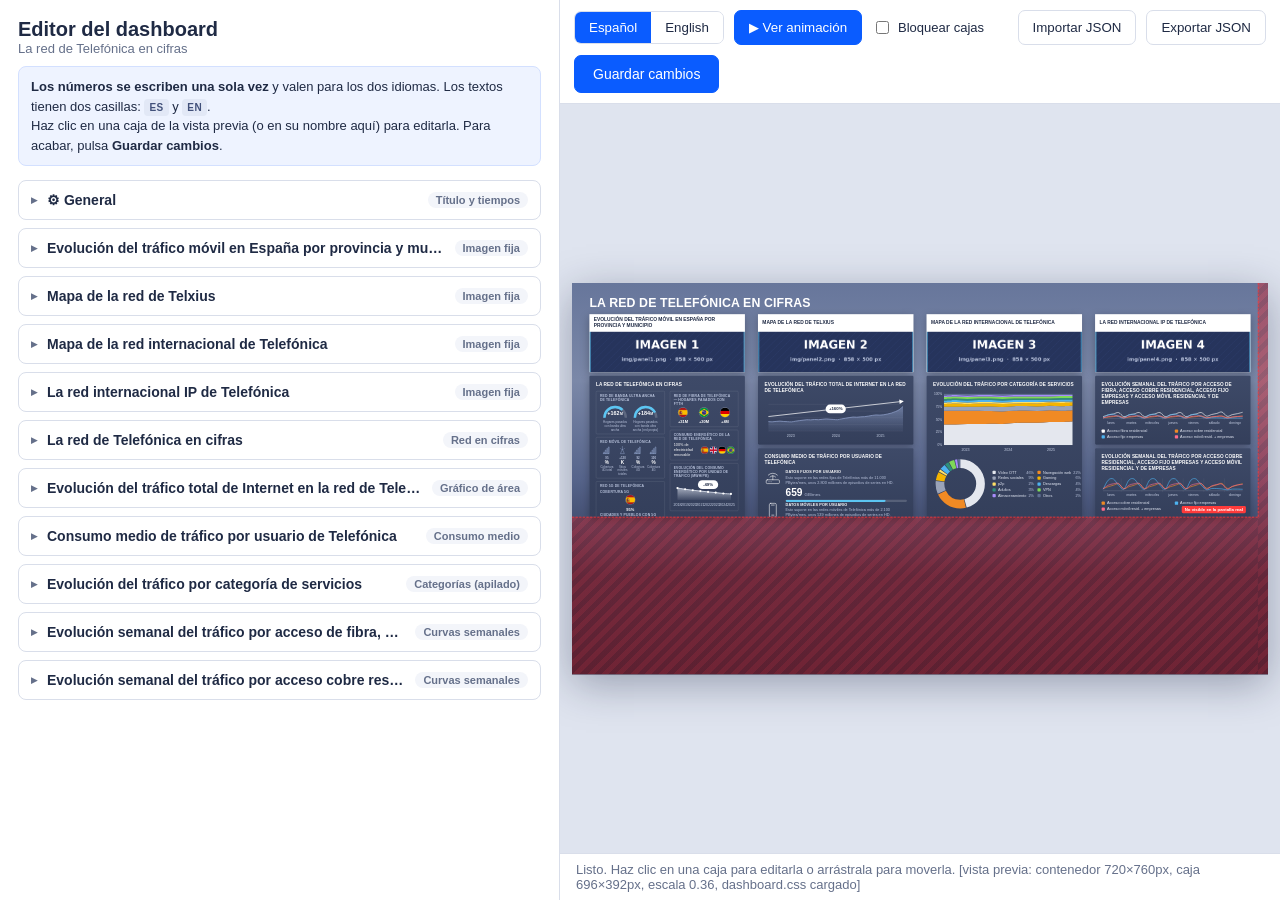
==== editor.html @ f9af64e0 "Dashboard La Red de Telefónica en cifras + CMS (export con HANDOFF.md) Co-Authored-By: Claude Sonnet" ====
<!DOCTYPE html>
<html lang="es">
<head>
<meta charset="utf-8">
<title>Editor del dashboard</title>
<meta name="viewport" content="width=device-width,initial-scale=1">
<link rel="stylesheet" href="css/dashboard.css">
<link rel="stylesheet" href="css/editor.css">
</head>
<body>
<div id="e-app">

  <aside id="e-side">
    <div class="e-brand"><b>Editor del dashboard</b><span>La red de Telefónica en cifras</span></div>
    <p class="e-intro">
      <b>Los números se escriben una sola vez</b> y valen para los dos idiomas.
      Los textos tienen dos casillas: <span class="e-tag">ES</span> y <span class="e-tag">EN</span>.<br>
      Haz clic en una caja de la vista previa (o en su nombre aquí) para editarla. Para acabar, pulsa <b>Guardar cambios</b>.
    </p>
    <div id="e-form"></div>
  </aside>

  <main id="e-main">
    <div class="e-tools">
      <div class="e-seg" role="group" aria-label="Idioma de la vista previa">
        <button data-l="es" class="on">Español</button><button data-l="en">English</button>
      </div>
      <button class="e-btn" id="e-play">▶ Ver animación</button>
      <label class="e-lock"><input type="checkbox" id="e-lock"> Bloquear cajas</label>
      <span class="e-grow"></span>
      <button class="e-btn ghost" id="e-import">Importar JSON</button>
      <button class="e-btn ghost" id="e-export">Exportar JSON</button>
      <button class="e-btn primary" id="e-save">Guardar cambios</button>
    </div>
    <div id="e-pv"><div id="e-pvwrap"><div id="stage" class="stage"></div></div></div>
    <div id="e-status" role="status"></div>
  </main>
</div>

<dialog id="e-dlg">
  <h3>Guardar en la carpeta del dashboard</h3>
  <p>Se abrirá una ventana para que elijas la carpeta <b>dashboard-telefonica</b> (la que contiene <i>editor.html</i> e <i>index.html</i>).</p>
  <p>Selecciónala y pulsa <b>Seleccionar carpeta</b>; luego confirma con <b>Permitir cambios</b>. Se recordará mientras tengas esta pestaña abierta; si cierras y vuelves a abrir el editor, te la volverá a pedir (así nunca se guarda por error en una carpeta antigua).</p>
  <div class="e-dlg-btns"><button class="e-btn ghost" id="e-dlg-cancel">Cancelar</button><button class="e-btn primary" id="e-dlg-ok">Elegir carpeta</button></div>
</dialog>

<input type="file" id="e-file-json" accept=".json,.js" hidden>
<input type="file" id="e-file-img" accept="image/*" hidden>

<script src="data/flags.js"></script>
<script src="data/datos.js"></script>
<script src="js/dashboard.js"></script>
<script src="js/editor.js"></script>
</body>
</html>
---- css/dashboard.css ----
/* Estilos del dashboard. Compartido por index.html y editor.html */
:root{
  --mut:#b9c3dc; --accent:#5bc5f2;
  --font:"Telefonica Sans","Segoe UI",Roboto,Helvetica,Arial,sans-serif;
  --tt-size:13.5px;      /* tamaño de los títulos de las 4 cajas superiores, configurable desde el CMS */
  --card-title-size:13px; /* tamaño de los títulos de las tarjetas de datos, configurable desde el CMS */
}
.stage,.stage *{box-sizing:border-box}
.stage{
  position:relative;width:1920px;height:1080px;overflow:hidden;flex:none;
  font-family:var(--font);color:#fff;
  /* el degradado real se aplica inline desde JS a partir de meta.bg (editable en el CMS); esto es solo el valor por defecto */
  background:linear-gradient(180deg,#67769b 0,#7b88a8 100px,#56648b 320px,#2c3653 600px,#232c46 100%);
}
.stage svg{display:block;overflow:visible}
.stage svg text{fill:#c6cfe4;font-size:10px;font-family:var(--font)}

/* ---------- cabecera ---------- */
.stage header{position:absolute;left:48px;right:48px;top:0;height:100px;display:flex;align-items:center;justify-content:flex-end}
.stage h1.dash-title{position:absolute;margin:0;font-weight:700;letter-spacing:.01em;white-space:nowrap;left:48px;top:36px;font-size:34px}
.ctl{display:flex;gap:4px;background:#fff;border-radius:6px;padding:6px;transition:opacity .5s}
body.idle .ctl{opacity:0}
.ctl button{font:600 15px var(--font);border:0;background:transparent;color:#3a4566;padding:8px 14px;border-radius:4px;cursor:pointer}
.ctl button:hover{background:#eef1f8}
.ctl button.on{background:#0a5cff;color:#fff}
.ctl button:focus-visible{outline:2px solid #0a5cff;outline-offset:1px}

/* ---------- cajas (posición absoluta, editable desde el CMS) ---------- */
.box{position:absolute}
.seq{opacity:0;transform:translateY(18px);transition:opacity .7s ease,transform .7s ease}
.seq.on{opacity:1;transform:none}

/* imagen fija en marco */
.tp{height:100%;background:#fff;box-shadow:0 8px 24px rgba(0,0,0,.28);display:flex;flex-direction:column;min-height:0}
.tt{color:#1f2a44;font-size:var(--tt-size);font-weight:700;text-transform:uppercase;padding:8px 12px;min-height:48px;display:flex;align-items:center;line-height:1.2;flex:none}
.frame{position:relative;flex:1;min-height:0;background:#dfe4ef;overflow:hidden}
.frame img{width:100%;height:100%;object-fit:cover;display:block}
.frame .ph{display:none;position:absolute;inset:0;align-items:center;justify-content:center;text-align:center;padding:16px;
  color:#5a668a;font-size:13px;background:repeating-linear-gradient(135deg,#e6eaf3 0 14px,#dde2ee 14px 28px)}
.frame.missing img{display:none}
.frame.missing .ph{display:flex}

/* tarjetas de datos */
.card{height:100%;background:linear-gradient(180deg,#3e4a68,#343f5b);border-radius:3px;padding:16px 18px;display:flex;flex-direction:column;min-height:0;overflow:hidden;
  box-shadow:0 8px 24px rgba(0,0,0,.28)}
.card h3{margin:0 0 10px;font-size:var(--card-title-size);letter-spacing:.02em;text-transform:uppercase;line-height:1.25;font-weight:700;flex:none}
.card .body{flex:1;min-height:0;display:flex;flex-direction:column}
.host{position:relative;flex:1 1 0;min-height:0}
.stage .host>svg{position:absolute;left:0;top:0;width:100%;height:100%}

/* animaciones de gráficos (se activan con .on en la caja) */
.rv{width:0;transition:width 1.8s cubic-bezier(.4,0,.2,1) .3s}
.on .rv{width:var(--w)}
.draw{stroke-dasharray:1;stroke-dashoffset:1;transition:stroke-dashoffset 1.8s cubic-bezier(.4,0,.2,1) var(--d,.3s)}
.on .draw{stroke-dashoffset:0}
.fadein{opacity:0;transition:opacity .6s ease 1.7s}
.on .fadein{opacity:1}
.arc{stroke-dasharray:0 100;transition:stroke-dasharray 1.6s cubic-bezier(.4,0,.2,1) .4s}
.on .arc{stroke-dasharray:var(--a) var(--b)}
.bar{height:6px;background:rgba(255,255,255,.16);border-radius:3px;overflow:hidden}
.bar i{display:block;height:100%;width:0;background:var(--accent);border-radius:3px;transition:width 1.6s cubic-bezier(.4,0,.2,1) .4s}
.on .bar i{width:var(--w)}

/* vista estática (editor): sin animaciones */
.static *,.static{transition:none !important}

/* red en cifras: 2 columnas (izquierda: banda ancha/móvil/5G — derecha: fibra/energía/evolución) */
.blocks2{display:grid;grid-template-columns:1fr 1fr;gap:0 14px;flex:1;min-height:0}
.bcol{display:flex;flex-direction:column;gap:8px;min-height:0}
.blk{border:1px solid rgba(255,255,255,.2);border-radius:3px;padding:7px 10px}
.blk.grow{flex:1 1 0;min-height:60px;display:flex;flex-direction:column}
.blk h4{margin:0 0 5px;font-size:9.5px;letter-spacing:.04em;text-transform:uppercase;color:var(--mut);font-weight:700}

/* medidores (banda ultra ancha) */
.gauges{display:flex;justify-content:space-around}
.g{width:47%;text-align:center;position:relative}
.g svg{width:74px;height:auto;margin:0 auto}
.g .gv{position:absolute;left:0;right:0;top:19px;font-size:15px;font-weight:700;line-height:1}
.g .gv small{font-size:9.5px;font-weight:600;margin-left:1px}
.g p{margin:2px 0 0;font-size:8.5px;color:var(--mut);line-height:1.2}

/* red móvil: iconos con valor y etiqueta corta */
.icons{display:flex;justify-content:space-between;gap:4px}
.ic1{text-align:center;flex:1;min-width:0}
.ic1 svg{width:26px;height:26px;stroke:#bcd0ff;fill:none;stroke-width:1.6;stroke-linecap:round;stroke-linejoin:round;margin:0 auto 3px}
.ic1 .ic-img{width:26px;height:26px;margin:0 auto 3px}
.ic1 b{display:block;font-size:13px;font-weight:700;line-height:1.1}
.ic1 span{display:block;font-size:8px;color:var(--mut);line-height:1.2;margin-top:1px}

/* banderas con valor/porcentaje debajo: usado en cobertura 5G y fibra por país */
.chips{display:flex;justify-content:space-between;gap:6px}
.chip{text-align:center;flex:1;min-width:0}
.chip .flag{width:26px;height:26px;margin:0 auto}
.chip b{display:block;font-size:11px;font-weight:700;margin-top:3px;white-space:nowrap}

.code{background:rgba(255,255,255,.16);border-radius:3px;text-align:center;font-size:10px;font-weight:700;padding:2px 0}
.flag{position:relative;display:inline-flex;width:28px;height:28px;border-radius:50%;overflow:hidden;flex:none;box-shadow:0 0 0 1px rgba(255,255,255,.3);align-items:center;justify-content:center;background:rgba(255,255,255,.16)}
.flag img{width:100%;height:100%;object-fit:cover;display:block}
.flag b{display:none;font-size:10px;font-weight:700}
.flag.noimg{box-shadow:none}
.flag.noimg img{display:none}
.flag.noimg b{display:block}
.note{display:flex;align-items:center;justify-content:space-between;gap:10px;font-size:10.5px;line-height:1.3}
.codes{display:flex;gap:4px;flex:none}
.codes .flag{width:20px;height:20px}
.codes .flag b{font-size:8px}

/* consumo medio */
.card .body.center{justify-content:space-around}
.srow{display:grid;grid-template-columns:46px 1fr;gap:12px;align-items:start}
.srow .ic svg{width:46px;height:46px;stroke:#fff;fill:none;stroke-width:1.6;stroke-linecap:round;stroke-linejoin:round}
.srow .ic .ic-img{width:46px;height:46px}
.ic-img{position:relative;display:inline-block;border-radius:50%;overflow:hidden;background:rgba(255,255,255,.16);box-shadow:0 0 0 1px rgba(255,255,255,.25)}
.ic-img img{width:100%;height:100%;object-fit:cover;display:block}
.ic-img.noimg img{display:none}
.ic-img.noimg::after{content:"";position:absolute;inset:0;background:repeating-linear-gradient(135deg,rgba(255,255,255,.14) 0 6px,rgba(255,255,255,.06) 6px 12px)}
.srow h5{margin:0;font-size:10.5px;letter-spacing:.03em;text-transform:uppercase}
.srow p{margin:3px 0 7px;font-size:10.5px;color:var(--mut);line-height:1.35}
.sv{display:flex;align-items:baseline;gap:6px;margin-bottom:5px}
.sv b{font-size:28px;line-height:1}
.sv small{font-size:12px;color:var(--mut)}

/* categorías y semanales */
.legend{display:grid;grid-template-columns:1fr 1fr;gap:4px 10px;font-size:10.5px;color:#e6ebf7}
.legend div{display:flex;align-items:center;gap:6px;white-space:nowrap}
.legend i{width:9px;height:9px;border-radius:2px;flex:none}
.legend em{font-style:normal;color:var(--mut);margin-left:auto}
.dl{display:flex;align-items:center;gap:14px;margin-top:10px;flex:none}
.dl svg{width:150px;height:150px;flex:none}
.dl .legend{flex:1}
.multi-legend{margin-top:8px;flex:none}

/* mensaje de error */
.fatal{position:absolute;inset:0;display:flex;align-items:center;justify-content:center;text-align:center;font-size:28px;padding:80px;line-height:1.5}

@media (prefers-reduced-motion:reduce){
  .seq,.rv,.draw,.fadein,.arc,.bar i{transition-duration:.01s !important;transition-delay:0s !important}
}
---- css/editor.css ----
/* Estilos del editor. Todas las clases llevan prefijo e- para no chocar con dashboard.css */
:root{--e-blue:#0a5cff;--e-ink:#1f2a44;--e-mut:#65708a;--e-line:#d9deea;--e-bg:#f3f5fa}
*{box-sizing:border-box}
html,body{margin:0;height:100%;font-family:"Segoe UI",Roboto,Helvetica,Arial,sans-serif;color:var(--e-ink);background:var(--e-bg)}
#e-app{display:flex;height:100%}

/* ---------- panel izquierdo ---------- */
#e-side{width:560px;flex:none;overflow-y:auto;background:#fff;border-right:1px solid var(--e-line);padding:18px 18px 60px}
.e-brand{display:flex;flex-direction:column;margin-bottom:10px}
.e-brand b{font-size:20px}
.e-brand span{font-size:13px;color:var(--e-mut)}
.e-intro{font-size:13px;line-height:1.5;background:#eef3ff;border:1px solid #d3e0ff;border-radius:8px;padding:10px 12px;margin:0 0 14px}
.e-tag{display:inline-block;font-size:10px;font-weight:700;letter-spacing:.04em;background:#e2e8f6;color:#41507a;border-radius:4px;padding:1px 5px}

.e-acc{border:1px solid var(--e-line);border-radius:8px;margin-bottom:8px;background:#fff}
.e-acc>summary{cursor:pointer;padding:11px 12px;font-weight:600;font-size:14px;display:flex;gap:10px;align-items:center;list-style:none}
.e-acc>summary::-webkit-details-marker{display:none}
.e-acc>summary::before{content:"▸";color:var(--e-mut);font-size:12px;transition:transform .15s}
.e-acc[open]>summary::before{transform:rotate(90deg)}
.e-acc[open]{border-color:var(--e-blue);box-shadow:0 0 0 2px rgba(10,92,255,.12)}
.e-acc[open]>summary{border-bottom:1px solid var(--e-line)}
.e-acc>summary .e-ttl{flex:1;overflow:hidden;text-overflow:ellipsis;white-space:nowrap}
.e-acc>summary .e-kind{font-size:11px;font-weight:600;color:var(--e-mut);background:var(--e-bg);border-radius:10px;padding:2px 8px;white-space:nowrap}
.e-acc>summary.e-warn::after{content:"⚠ fuera de la zona visible";font-size:11px;font-weight:700;color:#c62828;white-space:nowrap}
.e-acc>.e-inner{padding:12px}

.e-field{margin-bottom:12px}
.e-field>label{display:block;font-size:12px;font-weight:600;margin-bottom:4px}
.e-field small{display:block;color:var(--e-mut);font-size:11.5px;line-height:1.4;margin-top:3px}
.e-field input[type=text],.e-field input[type=number],.e-field select,.e-field textarea{
  width:100%;font:14px inherit;font-family:inherit;padding:7px 9px;border:1px solid var(--e-line);border-radius:6px;background:#fff;color:var(--e-ink)}
.e-field textarea{resize:vertical;line-height:1.4}
.e-field input:focus,.e-field textarea:focus,.e-field select:focus{outline:2px solid var(--e-blue);outline-offset:-1px;border-color:transparent}
.e-field input[type=color]{width:46px;height:32px;padding:2px;border:1px solid var(--e-line);border-radius:6px;background:#fff}
.e-pair{display:grid;grid-template-columns:1fr 1fr;gap:8px}
.e-lang{position:relative}
.e-lang .e-tag{position:absolute;right:6px;top:6px;z-index:1;pointer-events:none}
.e-lang input,.e-lang textarea{padding-right:34px !important}
.e-count{color:var(--e-mut)}
.e-bad{color:#c62828 !important}

/* listas (medidores, series…) */
.e-list{display:flex;flex-direction:column;gap:6px}
.e-item{border:1px solid var(--e-line);border-radius:6px;background:#fafbfe}
.e-item>summary{cursor:pointer;padding:8px 10px;font-size:13px;display:flex;align-items:center;gap:8px;list-style:none}
.e-item>summary::-webkit-details-marker{display:none}
.e-item>summary::before{content:"▸";color:var(--e-mut);font-size:11px}
.e-item[open]>summary::before{content:"▾"}
.e-item .e-sn{flex:1;overflow:hidden;text-overflow:ellipsis;white-space:nowrap}
.e-item .e-ops{display:flex;gap:2px}
.e-item .e-inner{padding:10px 10px 2px;border-top:1px solid var(--e-line);background:#fff}
.e-mini{font:600 12px inherit;font-family:inherit;border:1px solid var(--e-line);background:#fff;color:var(--e-ink);border-radius:5px;padding:4px 8px;cursor:pointer}
.e-mini:hover{background:#eef3ff;border-color:#b8cdfd}
.e-mini.danger:hover{background:#fdecec;border-color:#f3b4b4;color:#b71c1c}
.e-mini:disabled{opacity:.35;cursor:default}
.e-add{align-self:flex-start}
.e-imgrow{display:flex;gap:6px;align-items:center;margin-bottom:6px}
.e-imgrow input{flex:1}
.e-imgrow .e-tag{flex:none}
.e-chk{display:flex;gap:6px;align-items:center;font-size:12.5px;margin:6px 0;font-weight:400 !important}

/* selector de país / banderas */
.e-flagchip{position:relative;display:inline-flex;align-items:center;justify-content:center;width:26px;height:18px;border-radius:2px;overflow:hidden;flex:none;background:#e2e8f6;font-size:8.5px;font-weight:700;color:#41507a;box-shadow:0 0 0 1px var(--e-line)}
.e-flagchip img{width:100%;height:100%;object-fit:cover;display:block}
.e-country{display:flex;gap:8px;align-items:center}
.e-country select{flex:1}
.e-countries{display:flex;flex-direction:column;gap:8px}
.e-countrychips{display:flex;flex-wrap:wrap;gap:6px}
.e-countrychip{display:inline-flex;align-items:center;gap:4px;background:#fafbfe;border:1px solid var(--e-line);border-radius:5px;padding:3px 4px 3px 3px}
.e-countrychip .e-mini{padding:1px 6px;font-size:11px;border:0;background:transparent}
.e-countrychip .e-mini:hover{background:#fdecec;color:#b71c1c}

/* posición */
.e-pos{margin-top:14px;padding-top:12px;border-top:1px dashed var(--e-line)}
.e-pos h5{margin:0 0 8px;font-size:12px}
.e-posgrid{display:grid;grid-template-columns:repeat(5,1fr);gap:6px}
.e-posgrid label{font-size:11px;font-weight:600;display:flex;flex-direction:column;gap:3px}
.e-posgrid input{width:100%;padding:6px;font:13px inherit;font-family:inherit;border:1px solid var(--e-line);border-radius:6px}
.e-pos small{display:block;color:var(--e-mut);font-size:11.5px;margin-top:6px;line-height:1.4}
.e-bgrow{display:flex;gap:8px}
.e-bgrow input[type=color]{width:38px;height:30px;padding:2px;border:1px solid var(--e-line);border-radius:6px;background:#fff}
.e-rowbtns{display:flex;gap:8px;margin-top:12px}

/* ---------- panel derecho ---------- */
#e-main{flex:1;min-width:0;display:flex;flex-direction:column}
.e-tools{display:flex;align-items:center;gap:10px;padding:10px 14px;background:#fff;border-bottom:1px solid var(--e-line);flex-wrap:wrap}
.e-grow{flex:1}
.e-seg{display:flex;border:1px solid var(--e-line);border-radius:7px;overflow:hidden}
.e-seg button{border:0;background:#fff;padding:8px 14px;font:600 13px inherit;font-family:inherit;cursor:pointer;color:var(--e-ink)}
.e-seg button.on{background:var(--e-blue);color:#fff}
.e-btn{font:600 13px inherit;font-family:inherit;border:1px solid var(--e-blue);background:var(--e-blue);color:#fff;border-radius:7px;padding:9px 14px;cursor:pointer}
.e-btn.ghost{background:#fff;color:var(--e-ink);border-color:var(--e-line)}
.e-btn.ghost:hover{background:#eef3ff}
.e-btn.primary{font-size:14px;padding:10px 18px}
.e-btn.primary.dirty{background:#e65100;border-color:#e65100}
.e-btn:focus-visible,.e-mini:focus-visible,.e-seg button:focus-visible{outline:2px solid #ff9800;outline-offset:2px}
.e-lock{font-size:13px;display:flex;gap:6px;align-items:center;cursor:pointer}

#e-pv{flex:1;min-height:0;overflow:hidden;display:flex;align-items:center;justify-content:center;padding:12px;background:#dfe4ef}
#e-pvwrap{position:relative;flex:none;width:min(100%, calc((100vh - 260px) * 16 / 9));aspect-ratio:16/9;box-shadow:0 10px 40px rgba(20,30,60,.35)}
#e-pvwrap .stage{position:absolute;left:0;top:0;transform-origin:0 0}
#e-pvwrap .box{cursor:move}
#e-pvwrap.locked .box{cursor:default}
#e-pvwrap .box:hover{outline:2px dashed rgba(255,255,255,.55);outline-offset:-2px}
#e-status{min-height:36px;padding:8px 16px;font-size:13px;background:#fff;border-top:1px solid var(--e-line);color:var(--e-mut)}
#e-status.ok{color:#1b5e20;background:#eaf7ec}
#e-status.err{color:#b71c1c;background:#fdecec}

/* zona visible en la pantalla real: se dibuja dentro del stage, no forma parte del dashboard */
#e-safe{position:absolute;inset:0;pointer-events:none;z-index:40}
#e-safe .line{position:absolute;background:#ff3b3b}
#e-safe .line.v{width:2px;border-left:2px dashed #ff3b3b;background:none}
#e-safe .line.h{height:2px;border-top:2px dashed #ff3b3b;background:none}
#e-safe .zone{position:absolute;background:repeating-linear-gradient(135deg,rgba(255,20,20,.35) 0 14px,rgba(200,10,10,.35) 14px 28px)}
#e-safe .tag{position:absolute;left:8px;top:6px;background:#ff3b3b;color:#fff;font:700 12px/1 "Segoe UI",sans-serif;padding:4px 8px;border-radius:4px;pointer-events:none}

/* selección y tiradores (se dibujan dentro del stage: medidas en píxeles del 1920×1080) */
#e-sel{position:absolute;outline:4px solid #0a5cff;outline-offset:0;pointer-events:none;z-index:50}
#e-sel .hd{position:absolute;width:22px;height:22px;background:#fff;border:4px solid #0a5cff;border-radius:4px;pointer-events:auto}
#e-sel .hd.nw{left:-11px;top:-11px;cursor:nwse-resize}
#e-sel .hd.n{left:calc(50% - 11px);top:-11px;cursor:ns-resize}
#e-sel .hd.ne{right:-11px;top:-11px;cursor:nesw-resize}
#e-sel .hd.e{right:-11px;top:calc(50% - 11px);cursor:ew-resize}
#e-sel .hd.se{right:-11px;bottom:-11px;cursor:nwse-resize}
#e-sel .hd.s{left:calc(50% - 11px);bottom:-11px;cursor:ns-resize}
#e-sel .hd.sw{left:-11px;bottom:-11px;cursor:nesw-resize}
#e-sel .hd.w{left:-11px;top:calc(50% - 11px);cursor:ew-resize}

dialog#e-dlg{border:0;border-radius:12px;padding:22px 24px;max-width:480px;box-shadow:0 20px 60px rgba(0,0,0,.35);font-size:14px;line-height:1.5}
dialog#e-dlg::backdrop{background:rgba(20,28,50,.55)}
dialog#e-dlg h3{margin:0 0 8px}
.e-dlg-btns{display:flex;justify-content:flex-end;gap:8px;margin-top:16px}

@media (max-width:1100px){#e-side{width:440px}}
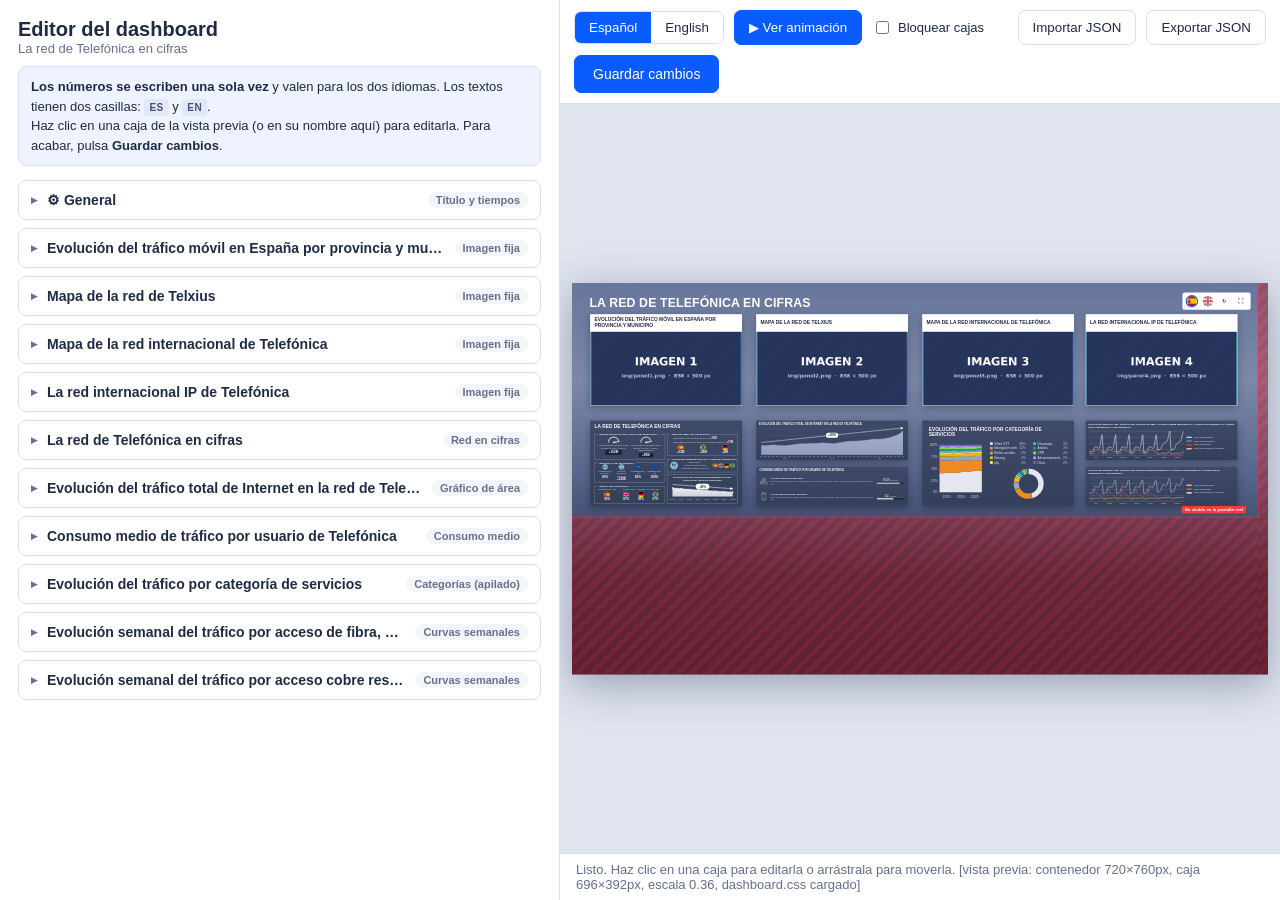
==== commit 4bcb3b29: "Importar/Exportar JSON con aviso del archivo; agujas al final del recorrido Co-Authored-By: Claude S" ====
--- a/editor.html
+++ b/editor.html
@@ -44,6 +44,12 @@
   <div class="e-dlg-btns"><button class="e-btn ghost" id="e-dlg-cancel">Cancelar</button><button class="e-btn primary" id="e-dlg-ok">Elegir carpeta</button></div>
 </dialog>
 
+<dialog id="e-dlg-json">
+  <h3 id="e-dj-t"></h3>
+  <p id="e-dj-p" style="font-size:15px"></p>
+  <div class="e-dlg-btns"><button class="e-btn ghost" id="e-dj-cancel">Cancelar</button><button class="e-btn primary" id="e-dj-ok">Continuar</button></div>
+</dialog>
+
 <input type="file" id="e-file-json" accept=".json,.js" hidden>
 <input type="file" id="e-file-img" accept="image/*" hidden>
 
--- a/css/dashboard.css
+++ b/css/dashboard.css
@@ -19,10 +19,19 @@
 .stage header{position:absolute;left:48px;right:48px;top:0;height:100px;display:flex;align-items:center;justify-content:flex-end}
 .stage h1.dash-title{position:absolute;margin:0;font-weight:700;letter-spacing:.01em;white-space:nowrap;left:48px;top:36px;font-size:34px}
 .ctl{display:flex;gap:4px;background:#fff;border-radius:6px;padding:6px;transition:opacity .5s}
-body.idle .ctl{opacity:0}
 .ctl button{font:600 15px var(--font);border:0;background:transparent;color:#3a4566;padding:8px 14px;border-radius:4px;cursor:pointer}
 .ctl button:hover{background:#eef1f8}
 .ctl button.on{background:#0a5cff;color:#fff}
+.hdr-logo{display:block;object-fit:contain;margin-right:24px;flex:none}
+.hdr-logo.missing{display:none}
+.hdr-logo.ph{display:flex;align-items:center;justify-content:center;padding:0 14px;border:2px dashed rgba(255,255,255,.75);border-radius:8px;color:#fff;font:700 13px var(--font);letter-spacing:.08em}
+.ctl.ghost{pointer-events:none}
+.ctl button.lang{padding:4px 6px;display:flex;align-items:center;border-radius:50%}
+.ctl button.lang img{opacity:.7;transition:opacity .2s,box-shadow .2s}
+.ctl button.lang:hover img{opacity:.9}
+.ctl button.lang.on{background:transparent}
+.ctl button.lang.on img{opacity:1;box-shadow:0 0 0 3px #0a5cff}
+.ctl button.lang img{width:28px;height:28px;border-radius:50%;object-fit:cover;display:block;box-shadow:0 0 0 1px rgba(0,0,0,.15)}
 .ctl button:focus-visible{outline:2px solid #0a5cff;outline-offset:1px}
 
 /* ---------- cajas (posición absoluta, editable desde el CMS) ---------- */
@@ -64,34 +73,52 @@
 /* vista estática (editor): sin animaciones */
 .static *,.static{transition:none !important}
 
-/* red en cifras: 2 columnas (izquierda: banda ancha/móvil/5G — derecha: fibra/energía/evolución) */
-.blocks2{display:grid;grid-template-columns:1fr 1fr;gap:0 14px;flex:1;min-height:0}
-.bcol{display:flex;flex-direction:column;gap:8px;min-height:0}
-.blk{border:1px solid rgba(255,255,255,.2);border-radius:3px;padding:7px 10px}
-.blk.grow{flex:1 1 0;min-height:60px;display:flex;flex-direction:column}
-.blk h4{margin:0 0 5px;font-size:9.5px;letter-spacing:.04em;text-transform:uppercase;color:var(--mut);font-weight:700}
+/* ---------- La red de Telefónica en cifras: maqueta de la captura (2 columnas, secciones enmarcadas) ----------
+   Las alturas de cada sección salen de los pesos de blockHTML (flex). Medidas en unidades de diseño (×2 en 4K). */
+.card.net{padding:10px 12px 7px}
+.card.net h3{margin:0 0 9px}
+.blocks2{display:grid;grid-template-columns:minmax(0,1fr) minmax(0,1fr);gap:0 6px;flex:1;min-height:0}
+.bcol{display:flex;flex-direction:column;gap:6px;min-height:0;min-width:0}
+.blk{margin:0;min-width:0;min-height:0;border:1px solid rgba(255,255,255,.42);padding:0 7px 4px;display:flex;flex-direction:column}
+.blk legend{padding:0 4px;margin:0 0 0 2px;font-size:6.5px;font-weight:700;letter-spacing:.04em;text-transform:uppercase;line-height:1;white-space:nowrap}
+.bin{flex:1;min-height:0;display:flex;flex-direction:column;justify-content:safe center}
+.lb,.g p,.ic1>span,.fl,.note .nt{font-style:italic;text-transform:uppercase;color:rgba(255,255,255,.86);letter-spacing:.01em}
+.blk.trendb{padding:4px 6px 3px}
+.trendb h4{margin:0 0 2px;text-align:center;font-size:6.6px;line-height:1.2;letter-spacing:.03em;text-transform:uppercase;font-weight:700}
+.trendb .host{flex:1 1 0;min-height:0}
 
-/* medidores (banda ultra ancha) */
-.gauges{display:flex;justify-content:space-around}
-.g{width:47%;text-align:center;position:relative}
-.g svg{width:74px;height:auto;margin:0 auto}
-.g .gv{position:absolute;left:0;right:0;top:19px;font-size:15px;font-weight:700;line-height:1}
-.g .gv small{font-size:9.5px;font-weight:600;margin-left:1px}
-.g p{margin:2px 0 0;font-size:8.5px;color:var(--mut);line-height:1.2}
+/* medidores (banda ultra ancha): arco, aguja, texto y cifra en pastilla */
+.gauges{display:flex;justify-content:space-around;align-items:flex-start}
+.g{width:47%;display:flex;flex-direction:column;align-items:center;text-align:center}
+.g svg{width:36px;height:auto;display:block}
+.g p{margin:1px 0 3px;font-size:6.4px;line-height:1.2}
+.gv{font-size:8.5px;font-weight:700;line-height:1;background:rgba(12,18,38,.72);padding:2px 9px;border-radius:1px;white-space:nowrap}
+.gv small{font-size:8.5px;font-weight:700}
+.needle{transform-origin:50px 52px;transition:transform 1.6s cubic-bezier(.4,0,.2,1) .4s}
+.on .needle{transform:rotate(var(--r))}
 
-/* red móvil: iconos con valor y etiqueta corta */
-.icons{display:flex;justify-content:space-between;gap:4px}
-.ic1{text-align:center;flex:1;min-width:0}
-.ic1 svg{width:26px;height:26px;stroke:#bcd0ff;fill:none;stroke-width:1.6;stroke-linecap:round;stroke-linejoin:round;margin:0 auto 3px}
-.ic1 .ic-img{width:26px;height:26px;margin:0 auto 3px}
-.ic1 b{display:block;font-size:13px;font-weight:700;line-height:1.1}
-.ic1 span{display:block;font-size:8px;color:var(--mut);line-height:1.2;margin-top:1px}
+/* red móvil: icono, etiqueta y debajo la cifra */
+.icons{display:flex;justify-content:space-between;gap:3px}
+.ic1{flex:1;min-width:0;text-align:center}
+.ic1 svg{width:15px;height:15px;stroke:#bcd0ff;fill:none;stroke-width:1.6;stroke-linecap:round;stroke-linejoin:round;margin:0 auto 2px;display:block}
+.ic1 .ic-img{width:15px;height:15px;display:block;margin:0 auto 1px}
+.ic1>span{display:block;font-size:6px;line-height:1.05}
+.ic1 b{display:block;font-size:8.5px;font-weight:700;line-height:1.15;margin-top:1px;white-space:nowrap}
+.net .ic-img{background:none;box-shadow:none;border-radius:0;overflow:visible}
+.net .ic-img img{object-fit:contain}
 
-/* banderas con valor/porcentaje debajo: usado en cobertura 5G y fibra por país */
-.chips{display:flex;justify-content:space-between;gap:6px}
-.chip{text-align:center;flex:1;min-width:0}
-.chip .flag{width:26px;height:26px;margin:0 auto}
-.chip b{display:block;font-size:11px;font-weight:700;margin-top:3px;white-space:nowrap}
+/* banderas con la cifra debajo (5G por país y fibra) */
+.chips{display:flex;justify-content:space-around;gap:4px}
+.chip{text-align:center;min-width:0}
+.chip .flag{width:15px;height:15px;display:flex;margin:0 auto}
+.chip b{display:block;font-size:8px;font-weight:700;margin-top:2px;white-space:nowrap;line-height:1.1}
+.grps{display:flex;gap:8px}
+.grp{display:flex;flex-direction:column;justify-content:space-between;gap:3px;min-width:0}
+.grp:first-child{flex:0 0 30%}
+.grp:last-child{flex:1}
+.grp .lb{margin:0;text-align:center;font-size:6.4px;line-height:1.2}
+.fl{margin:0 0 2px;padding-left:8px;font-size:6.3px;line-height:1.35;white-space:nowrap}
+.fl b{font-style:normal;font-weight:700;font-size:7.4px}
 
 .code{background:rgba(255,255,255,.16);border-radius:3px;text-align:center;font-size:10px;font-weight:700;padding:2px 0}
 .flag{position:relative;display:inline-flex;width:28px;height:28px;border-radius:50%;overflow:hidden;flex:none;box-shadow:0 0 0 1px rgba(255,255,255,.3);align-items:center;justify-content:center;background:rgba(255,255,255,.16)}
@@ -100,35 +127,62 @@
 .flag.noimg{box-shadow:none}
 .flag.noimg img{display:none}
 .flag.noimg b{display:block}
-.note{display:flex;align-items:center;justify-content:space-between;gap:10px;font-size:10.5px;line-height:1.3}
-.codes{display:flex;gap:4px;flex:none}
-.codes .flag{width:20px;height:20px}
-.codes .flag b{font-size:8px}
+.note{display:flex;align-items:center;gap:7px}
+.note .ic-img{width:21px;height:21px;flex:none}
+.note .nt{flex:1;text-align:center;font-size:6.4px;line-height:1.25}
+.codes{display:flex;gap:3px;flex:none}
+.codes .flag{width:13px;height:13px}
+.codes .flag b{font-size:6px}
 
-/* consumo medio */
+/* tráfico total de Internet (caja 6) */
+.card.tot{padding:6px 8px 3px}
+.card.tot h3{margin:0 0 2px;font-size:7.4px;line-height:1.2;letter-spacing:.015em}
+/* consumo medio (caja 7) */
+.card.cons{padding:6px 9px 4px}
+.card.cons h3{margin:0 0 3px;font-size:7.4px;line-height:1.2;letter-spacing:.015em}
 .card .body.center{justify-content:space-around}
-.srow{display:grid;grid-template-columns:46px 1fr;gap:12px;align-items:start}
-.srow .ic svg{width:46px;height:46px;stroke:#fff;fill:none;stroke-width:1.6;stroke-linecap:round;stroke-linejoin:round}
-.srow .ic .ic-img{width:46px;height:46px}
+.srow{display:grid;grid-template-columns:24px minmax(0,1fr) 78px;gap:7px;align-items:center}
+.srow .ic{display:flex;align-items:center;justify-content:center}
+.srow .ic svg{width:24px;height:24px;stroke:#fff;fill:none;stroke-width:1.5;stroke-linecap:round;stroke-linejoin:round}
+.srow .ic .ic-img{width:24px;height:24px}
+.cons .srow h5{font-size:6.2px;letter-spacing:.02em;line-height:1.2}
+.cons .srow p{margin:1.5px 0 0;font-size:5.3px;line-height:1.3}
+.cons .sv{display:flex;flex-direction:column;align-items:stretch;gap:2px;margin:0}
+.cons .svn{display:flex;align-items:baseline;justify-content:center;gap:2.5px}
+.cons .sv b{font-size:10.5px;font-weight:400;line-height:1}
+.cons .sv small{font-size:5.6px;color:var(--mut)}
+.cons .bar{height:4.6px;border-radius:3px;background:rgba(15,22,40,.55);box-shadow:inset 0 .5px 1px rgba(0,0,0,.5),0 0 0 .4px rgba(255,255,255,.25)}
+.cons .bar i{background:linear-gradient(180deg,#e9edf6,#9aa4bd 55%,#c9d0e2);border-radius:3px}
 .ic-img{position:relative;display:inline-block;border-radius:50%;overflow:hidden;background:rgba(255,255,255,.16);box-shadow:0 0 0 1px rgba(255,255,255,.25)}
 .ic-img img{width:100%;height:100%;object-fit:cover;display:block}
 .ic-img.noimg img{display:none}
 .ic-img.noimg::after{content:"";position:absolute;inset:0;background:repeating-linear-gradient(135deg,rgba(255,255,255,.14) 0 6px,rgba(255,255,255,.06) 6px 12px)}
 .srow h5{margin:0;font-size:10.5px;letter-spacing:.03em;text-transform:uppercase}
 .srow p{margin:3px 0 7px;font-size:10.5px;color:var(--mut);line-height:1.35}
-.sv{display:flex;align-items:baseline;gap:6px;margin-bottom:5px}
-.sv b{font-size:28px;line-height:1}
-.sv small{font-size:12px;color:var(--mut)}
 
 /* categorías y semanales */
 .legend{display:grid;grid-template-columns:1fr 1fr;gap:4px 10px;font-size:10.5px;color:#e6ebf7}
 .legend div{display:flex;align-items:center;gap:6px;white-space:nowrap}
 .legend i{width:9px;height:9px;border-radius:2px;flex:none}
 .legend em{font-style:normal;color:var(--mut);margin-left:auto}
-.dl{display:flex;align-items:center;gap:14px;margin-top:10px;flex:none}
-.dl svg{width:150px;height:150px;flex:none}
-.dl .legend{flex:1}
-.multi-legend{margin-top:8px;flex:none}
+/* Tráfico por categorías: área a la izquierda; a la derecha, leyenda (2 columnas) y donut debajo */
+.card .body.cat{flex-direction:row;gap:14px;align-items:stretch}
+.cat .host{flex:1 1 0;min-width:0}
+.catr{flex:0 0 56%;min-width:0;display:flex;flex-direction:column;gap:8px}
+.catr .legend{flex:none;grid-template-columns:auto auto;justify-content:space-between;column-gap:4px;row-gap:3px;font-size:8.5px;grid-auto-flow:column;grid-template-rows:repeat(5,auto)}
+.catr .legend div{gap:4px}
+.catr .legend em{margin-left:auto;padding-left:3px}
+.catr .legend i{width:8px;height:8px}
+.catr .dn{flex:1 1 0;min-height:0;display:flex;align-items:center;justify-content:center}
+.catr .dn svg{height:100%;width:auto;max-width:100%;aspect-ratio:1/1;display:block}
+/* semanales (cajas 9 y 10): gráfico a la izquierda, leyenda a la derecha */
+.card.wk{padding:6px 8px 4px}
+.card.wk h3{margin:0 0 3px;font-size:6.1px;line-height:1.3;letter-spacing:.015em}
+.card .body.wkb{flex-direction:row;gap:5px;align-items:stretch}
+.wkb .host{flex:1 1 0;min-width:0}
+.wk-lg{flex:0 0 33%;min-width:0;display:flex;flex-direction:column;justify-content:center;gap:5.5px;font-size:4.9px;color:#e6ebf7;padding-bottom:6px}
+.wk-lg div{display:flex;align-items:center;gap:4px;white-space:nowrap}
+.wk-lg i{width:15px;height:3.6px;border-radius:2px;flex:none}
 
 /* mensaje de error */
 .fatal{position:absolute;inset:0;display:flex;align-items:center;justify-content:center;text-align:center;font-size:28px;padding:80px;line-height:1.5}
